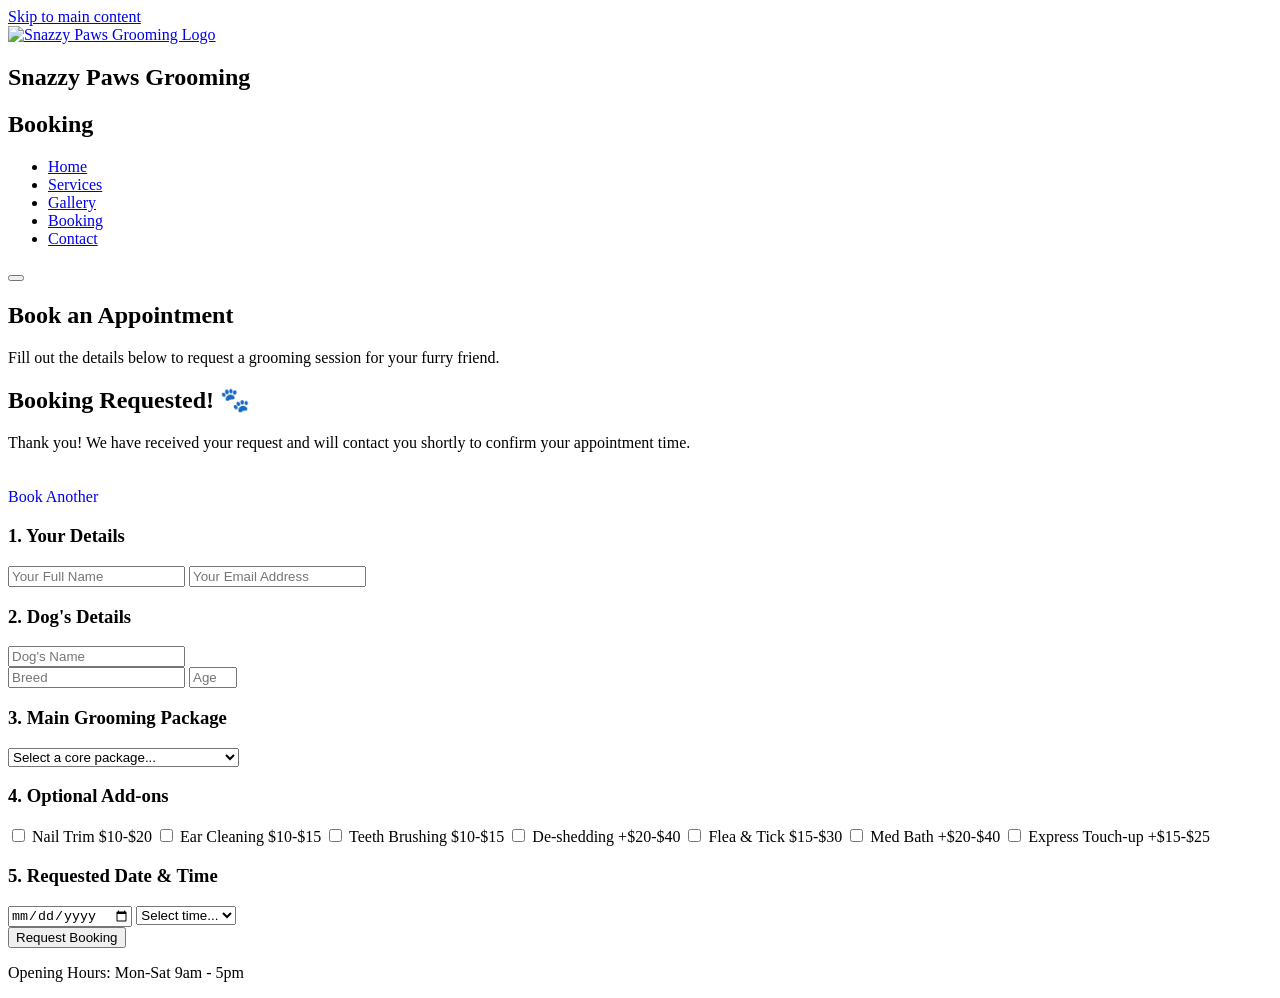
==== booking.html @ 09e71718 "Add files via upload" ====
<!--
==========================================================================
File: booking.html
Project: Snazzy Paws Grooming Website
Purpose: Appointment request form utilizing native HTML5 validation.
Notes: Uses semantic HTML5 and a CSS-only success message toggle.
==========================================================================
-->
<!DOCTYPE html>
<html lang="en">

<head>
    <meta charset="UTF-8">
    <!-- Ensures proper scaling and touch rendering on mobile devices -->
    <meta name="viewport" content="width=device-width, initial-scale=1.0">
    <title>Snazzy Paws Grooming - Booking</title>
    <meta name="description"
        content="Schedule your dog's next grooming session at Snazzy Paws. Choose from our professional bath, brush, and haircut packages to keep your pet looking great.">
    <link rel="stylesheet" href="css/styles.css">
</head>

<body class="scroll-page">

    <!-- Accessibility: Allows keyboard users to bypass the navigation and jump straight to the content -->
    <a class="skip-link" href="#main-content">Skip to main content</a>

    <!-- ==========================================
         1. GLOBAL HEADER & NAVIGATION
         ========================================== -->
    <header>
        <nav class="topnav" aria-label="Primary navigation">
            <a href="index.html" class="logo-container" aria-label="Return to home page">
                <img src="images/snazzy-paws-logo.png" alt="Snazzy Paws Grooming Logo">
            </a>

            <div class="brand-titles">
                <h1 class="company-name">Snazzy Paws Grooming</h1>
                <h2 class="current-page">Booking</h2>
            </div>

            <!-- Desktop Navigation -->
            <div id="desktop-nav" class="nav-content desktop-only">
                <ul class="nav-links">
                    <li><a href="index.html">Home</a></li>
                    <li><a href="services.html">Services</a></li>
                    <li><a href="gallery.html">Gallery</a></li>
                    <!-- aria-current="page" announces to screen readers that this is the active page -->
                    <li><a href="booking.html" class="active" aria-current="page">Booking</a></li>
                    <li><a href="contact.html">Contact</a></li>
                </ul>
            </div>

            <!-- Mobile Navigation (Popover) -->
            <div id="mobile-nav" popover class="nav-content mobile-only">
                <ul class="nav-links">
                    <li><a href="index.html">Home</a></li>
                    <li><a href="services.html">Services</a></li>
                    <li><a href="gallery.html">Gallery</a></li>
                    <li><a href="booking.html" class="active" aria-current="page">Booking</a></li>
                    <li><a href="contact.html">Contact</a></li>
                </ul>
            </div>

            <!-- Hamburger Toggle: Uses popovertarget to control #mobile-nav without JavaScript -->
            <button type="button" popovertarget="mobile-nav" class="hamburger"
                aria-label="Toggle mobile navigation menu">
                <span class="bar" aria-hidden="true"></span>
                <span class="bar" aria-hidden="true"></span>
                <span class="bar" aria-hidden="true"></span>
            </button>
        </nav>
    </header>

    <!-- ==========================================
         2. MAIN CONTENT & FORM
         ========================================== -->
    <main id="main-content" class="home-layout">

        <div class="hero-section" style="padding-top: 0; padding-bottom: 0;">
            <div class="page-header">
                <h2>Book an Appointment</h2>
                <p>Fill out the details below to request a grooming session for your furry friend.</p>
            </div>
        </div>

        <div class="booking-page-wrapper">
            <section class="base-card static-card">

                <!-- 
                    CSS-only success state:
                    When the form is submitted, the URL hash becomes #booking-success.
                    CSS uses the :target pseudo-class to reveal this div and hide the form below. 
                -->
                <div id="booking-success" class="success-message" role="alert">
                    <h2>Booking Requested! 🐾</h2>
                    <p>Thank you! We have received your request and will contact you shortly to confirm your appointment
                        time.</p>
                    <a href="booking.html" class="btn btn-primary"
                        style="display:inline-block; text-decoration:none; margin-top:20px;">Book Another</a>
                </div>

                <!-- Action points to the ID above to trigger the CSS :target state on submit -->
                <form id="the-booking-form" class="booking-form" action="#booking-success">
                    <div class="form-grid">

                        <div class="form-column">
                            <h3>1. Your Details</h3>
                            <input type="text" aria-label="Your Full Name" name="owner_name"
                                placeholder="Your Full Name" required>
                            <input type="email" aria-label="Your Email Address" name="owner_email"
                                placeholder="Your Email Address" required>

                            <h3 class="mt-20">2. Dog's Details</h3>
                            <input type="text" aria-label="Dog's Name" name="dog_name" placeholder="Dog's Name"
                                required>
                            <div class="split-row">
                                <input type="text" aria-label="Dog's Breed" name="dog_breed" placeholder="Breed"
                                    required>
                                <input type="number" aria-label="Dog's Age in Years" name="dog_age"
                                    placeholder="Age (Yrs)" min="0" max="30" required>
                            </div>
                        </div>

                        <div class="form-column">
                            <h3>3. Main Grooming Package</h3>
                            <select aria-label="Core Package" name="main_service" required>
                                <!-- 'disabled selected' creates a placeholder option that cannot be chosen as a valid answer -->
                                <option value="" disabled selected>Select a core package...</option>
                                <option value="bath_brush">Bath and Brush ($25-$50)</option>
                                <option value="haircut">Haircut Package ($45-$85)</option>
                                <option value="full_groom">Full Grooming Package ($60-$120)</option>
                                <option value="puppy">Puppy Package ($30-$60)</option>
                                <option value="senior">Senior Dog Package ($40-$80)</option>
                                <option value="spa">Luxury Spa Package ($75-$150)</option>
                                <option value="special">Special-Breed Cut (Consultation)</option>
                            </select>

                            <h3 class="mt-20">4. Optional Add-ons</h3>
                            <!-- Checkbox group allowing multiple selections under the same 'name' array -->
                            <div class="checkbox-group add-on-grid">
                                <!-- Wrapping inputs in <label> ensures the text is clickable, expanding the hit area for mobile -->
                                <label>
                                    <input type="checkbox" name="addon" value="nails">
                                    <span class="addon-text">
                                        <span class="addon-title">Nail Trim</span>
                                        <span class="addon-price">$10-$20</span>
                                    </span>
                                </label>
                                <label>
                                    <input type="checkbox" name="addon" value="ears">
                                    <span class="addon-text">
                                        <span class="addon-title">Ear Cleaning</span>
                                        <span class="addon-price">$10-$15</span>
                                    </span>
                                </label>
                                <label>
                                    <input type="checkbox" name="addon" value="teeth">
                                    <span class="addon-text">
                                        <span class="addon-title">Teeth Brushing</span>
                                        <span class="addon-price">$10-$15</span>
                                    </span>
                                </label>
                                <label>
                                    <input type="checkbox" name="addon" value="deshed">
                                    <span class="addon-text">
                                        <span class="addon-title">De-shedding</span>
                                        <span class="addon-price">+$20-$40</span>
                                    </span>
                                </label>
                                <label>
                                    <input type="checkbox" name="addon" value="flea">
                                    <span class="addon-text">
                                        <span class="addon-title">Flea & Tick</span>
                                        <span class="addon-price">$15-$30</span>
                                    </span>
                                </label>
                                <label>
                                    <input type="checkbox" name="addon" value="medicated">
                                    <span class="addon-text">
                                        <span class="addon-title">Med Bath</span>
                                        <span class="addon-price">+$20-$40</span>
                                    </span>
                                </label>
                                <label>
                                    <input type="checkbox" name="addon" value="express">
                                    <span class="addon-text">
                                        <span class="addon-title">Express Touch-up</span>
                                        <span class="addon-price">+$15-$25</span>
                                    </span>
                                </label>
                            </div>

                            <h3 class="mt-20">5. Requested Date & Time</h3>
                            <div class="split-row">
                                <!-- type="date" triggers native date-picker interfaces on iOS/Android -->
                                <input type="date" aria-label="Appointment date" name="appt_date" required="">
                                <select aria-label="Appointment time" name="appt_time" required>
                                    <option value="" disabled selected>Select time...</option>
                                    <option value="09:00">09:00 AM</option>
                                    <option value="09:30">09:30 AM</option>
                                    <option value="10:00">10:00 AM</option>
                                    <option value="10:30">10:30 AM</option>
                                    <option value="11:00">11:00 AM</option>
                                    <option value="11:30">11:30 AM</option>
                                    <option value="12:00">12:00 PM</option>
                                    <option value="12:30">12:30 PM</option>
                                    <option value="13:00">01:00 PM</option>
                                    <option value="13:30">01:30 PM</option>
                                    <option value="14:00">02:00 PM</option>
                                    <option value="14:30">02:30 PM</option>
                                    <option value="15:00">03:00 PM</option>
                                    <option value="15:30">03:30 PM</option>
                                    <option value="16:00">04:00 PM</option>
                                    <option value="16:30">04:30 PM</option>
                                    <option value="17:00">05:00 PM</option>
                                </select>
                            </div>
                        </div>
                    </div>
                    <button type="submit" class="btn btn-primary full-width">Request Booking</button>
                </form>
            </section>
        </div>
    </main>

    <!-- ==========================================
         3. GLOBAL FOOTER
         ========================================== -->
    <footer class="main-footer">
        <section class="hours-block" aria-label="Business hours">
            <p>Opening Hours: Mon-Sat 9am - 5pm</p>
        </section>
    </footer>
</body>

</html>
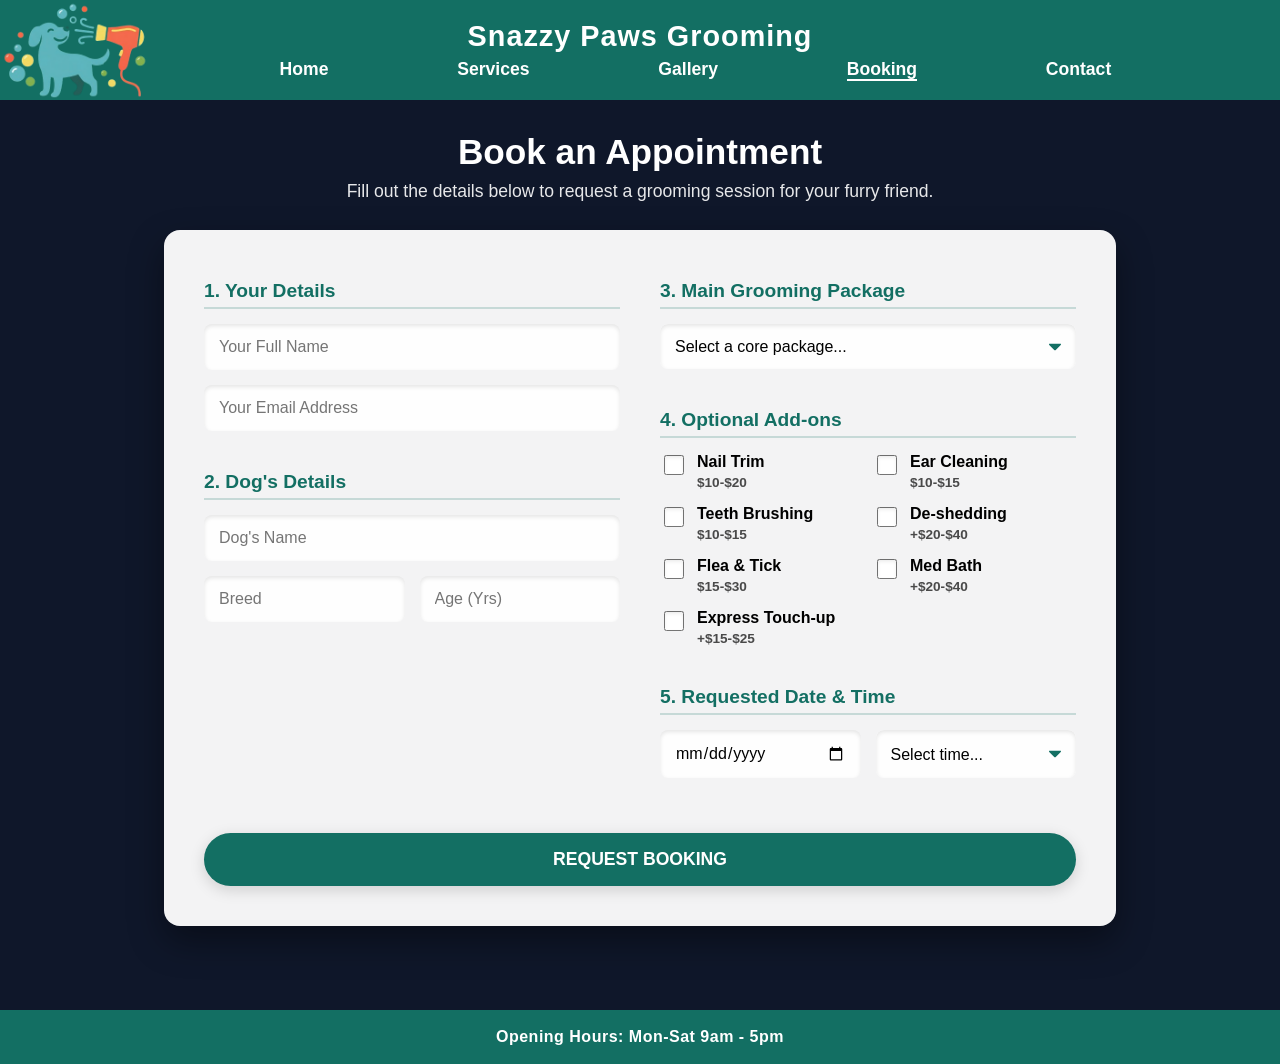
==== commit a2b2e08e: "Add files via upload" ====
--- a/booking.html
+++ b/booking.html
@@ -1,9 +1,9 @@
 <!--
 ==========================================================================
+Greg Forbes 5154877
 File: booking.html
-Project: Snazzy Paws Grooming Website
+Project: BIT607 Assessment 2 - Snazzy Paws Grooming Website
 Purpose: Appointment request form utilizing native HTML5 validation.
-Notes: Uses semantic HTML5 and a CSS-only success message toggle.
 ==========================================================================
 -->
 <!DOCTYPE html>
@@ -21,7 +21,7 @@
 
 <body class="scroll-page">
 
-    <!-- Accessibility: Allows keyboard users to bypass the navigation and jump straight to the content -->
+    <!-- Accessibility - Allows keyboard users to bypass the navigation and jump straight to the content -->
     <a class="skip-link" href="#main-content">Skip to main content</a>
 
     <!-- ==========================================
@@ -61,7 +61,7 @@
                 </ul>
             </div>
 
-            <!-- Hamburger Toggle: Uses popovertarget to control #mobile-nav without JavaScript -->
+            <!-- Hamburger Toggle - Uses popovertarget to control #mobile-nav without JavaScript -->
             <button type="button" popovertarget="mobile-nav" class="hamburger"
                 aria-label="Toggle mobile navigation menu">
                 <span class="bar" aria-hidden="true"></span>
--- a/css/styles.css
+++ b/css/styles.css
@@ -0,0 +1 @@
+.booking-form select,button{appearance:none;cursor:pointer}.desktop-only,.home-layout,.main-footer,.nav-content,.nav-links,.topnav,body{display:flex}.brand-titles,.btn,.page-header{text-align:center}.btn-dark,.btn-primary,.company-name,.nav-links a,.nav-links a.active,.page-header{color:#fff}.add-on-grid,.form-grid{grid-template-columns:1fr 1fr}@font-face{font-display:swap;font-family:Montserrat;font-style:normal;font-weight:400;src:url('../fonts/montserrat-v31-latin-regular.woff2') format('woff2')}@font-face{font-display:swap;font-family:Montserrat;font-style:normal;font-weight:600;src:url('../fonts/montserrat-v31-latin-600.woff2') format('woff2')}@font-face{font-display:swap;font-family:Quicksand;font-style:normal;font-weight:700;src:url('../fonts/quicksand-v37-latin-700.woff2') format('woff2')}html{scroll-behavior:smooth}*,::after,::before{box-sizing:border-box}body{background-color:#0f172a;font-family:Montserrat,sans-serif;color:#000;margin:0;padding:100px 0 0;min-height:100vh;flex-direction:column;overflow-x:hidden}.close-x-btn,.services-table td strong,.services-table th,h1,h2,h3,h4,h5,h6{font-family:Quicksand,sans-serif}body.scroll-page{height:auto!important;overflow-y:auto!important;overscroll-behavior-y:auto}body:has(:popover-open){overflow:hidden!important}h1,h2,h3,h4,h5,h6{font-weight:700;margin-top:0}button,input,select,textarea{font-family:inherit}button{border:none;background:0 0;padding:0}.topnav{position:fixed;top:0;left:0;align-items:stretch;justify-content:space-between;background-color:#136f63;height:100px;width:100%;z-index:10000}.logo-container{height:100%;max-width:250px;display:flex;align-items:center;overflow:hidden}.logo-container img{height:100%;max-width:100%;object-fit:contain;display:block}.brand-titles{position:absolute;left:50%;top:20px;transform:translateX(-50%)}.company-name{font-size:1.8rem;letter-spacing:1px;white-space:nowrap;margin:0}#booking-success:target~#the-booking-form,#message-success:target~#the-contact-form,.close-btn,.current-page,.hamburger,.mobile-only,.success-message{display:none}.nav-content{position:static;margin:0;border:none;background-color:transparent;height:auto;flex:1;flex-direction:column;justify-content:flex-end;padding-bottom:20px}.nav-links{list-style-type:none;justify-content:space-evenly;margin:0;padding:0 40px 0 0;width:100%}.nav-links a{text-decoration:none;font-weight:600;font-size:1.1rem;transition:color .3s}.nav-links a:focus-visible,.nav-links a:hover{color:#fff;text-decoration:underline;text-underline-offset:4px}.btn,.skip-link{text-decoration:none}.nav-links a:focus-visible{outline:#ffffff solid 3px;outline-offset:4px;border-radius:4px;background-color:rgba(255,255,255,.1);text-decoration:none}.nav-links a.active{font-weight:700;border-bottom:2px solid #fff}.main-footer{background-color:#136f63;width:100%;height:54px;z-index:10;align-items:center;justify-content:center;margin-top:auto}.main-footer p{color:#fff!important;font-weight:600;letter-spacing:.5px;margin:0}body:has(.popover-card:popover-open) .main-footer{position:fixed;bottom:0;left:0;width:100%;z-index:10000}.home-layout{width:100%;flex:1;flex-direction:column;align-items:center;padding-bottom:24px}.page-header,.static-card{flex-direction:column;display:flex}.page-header{padding:24px 20px 16px;width:100%;max-width:1000px;margin:0 auto;min-height:130px;justify-content:center}.page-header h2{font-size:2.2rem;margin-bottom:5px}.base-card p,.page-header p{font-size:1.1rem;line-height:1.6;margin:0}.page-header p{opacity:.9}.card-container{display:flex;width:100%;flex:1;padding:0 24px 24px;gap:20px;align-items:stretch;position:relative}.base-card{flex:1;border-radius:16px;padding:40px;position:relative;box-shadow:0 10px 25px rgba(0,0,0,.3);transition:transform .3s,box-shadow .3s}.btn,.button-row .btn-dark{font-size:1.1rem;padding:16px}.interactive-card:hover,.static-card{box-shadow:0 15px 35px rgba(0,0,0,.4)}.btn,.icon-btn{transition:transform .2s,background-color .2s;font-weight:700}.interactive-card{display:flex;flex-direction:row;gap:20px;overflow:hidden}.interactive-card:hover{transform:translateY(-5px)}.static-card{background-color:rgba(255,255,255,.95)}.card-1{background:linear-gradient(135deg,#4dd0e1 0,#00838f 100%)}.card-2{background:linear-gradient(135deg,#81c784 0,#2e7d32 100%)}.card-3{background:linear-gradient(135deg,#fff176 0,#ff8f00 100%)}.main-body{display:flex;flex-direction:column;justify-content:space-between;height:100%;width:100%}.main-body h2,.static-card h2{font-weight:800;letter-spacing:-.05em;line-height:1.1}.static-card h2{font-size:clamp(1.8rem, 2vw, 2.2rem);margin-bottom:20px}.main-body h2{font-size:clamp(1rem, 1.8vw, 2.2rem);margin-bottom:0;overflow-wrap:break-word}.expanded-content p,.expanded-content ul{font-size:1.2rem;line-height:1.7;opacity:.85}.preview-text{font-size:1.1rem;opacity:.9;line-height:1.5;margin-top:10px}.expanded-content{width:100%;max-width:800px;margin-top:20px}.expanded-content p{margin-bottom:20px}.expanded-content ul{padding-left:25px;margin-top:10px}.expanded-content li{margin-bottom:10px}.btn{border-radius:30px;text-transform:uppercase;box-shadow:0 4px 15px rgba(0,0,0,.15);display:inline-flex;justify-content:center;align-items:center}.btn-dark{background:rgba(0,0,0,.8);font-size:.9rem;padding:12px 24px;align-self:flex-start;margin-top:auto}.btn-primary{background:#136f63;margin-top:10px}.btn:focus-visible,.btn:hover,.icon-btn:hover{transform:scale(1.05)}.btn-primary:hover{background:#0f594f;transform:scale(1.02)}.icon-btn{position:absolute;top:20px;right:20px;display:flex;align-items:center;justify-content:center;width:40px;height:40px;color:#000;z-index:5}.expand-icon{font-size:2.5rem;line-height:1}.close-x-btn{background-color:#fff;border-radius:50%;font-size:1.4rem;display:none;z-index:100000;box-shadow:0 4px 15px rgba(0,0,0,.4)}.close-x-btn:hover{background-color:#f0f0f0}.popover-card{position:fixed!important;top:100px!important;bottom:54px!important;left:0!important;right:0!important;width:100vw!important;height:auto!important;border-radius:0!important;z-index:9999!important;padding:40px!important;margin:0!important;overflow-y:auto!important;border:none;opacity:0;transform:translateY(30px)}.popover-card:popover-open{opacity:1;transform:translateY(0);display:block!important}.popover-card::backdrop{background-color:rgba(0,0,0,0)}.popover-card:popover-open::backdrop{background-color:rgba(0,0,0,.6)}.popover-card .btn-dark:not(.close-btn),.popover-card .expand-icon{display:none!important}.popover-card .close-btn{display:inline-flex!important;margin-top:20px;margin-bottom:5px}.popover-card .close-x-btn{display:flex!important}.popover-card .main-body{height:auto}.booking-form{display:flex;flex-direction:column;gap:15px;width:100%}.booking-form input,.booking-form select,.custom-message-box{width:100%;padding:14px 15px;border:none;border-radius:8px;font-size:1rem;background-color:rgba(255,255,255,.9);box-shadow:inset 0 2px 4px rgba(0,0,0,.1)}.custom-message-box{resize:vertical}input:focus-visible,select:focus-visible,textarea:focus-visible{outline:#136F63 solid 2px;box-shadow:0 0 0 3px rgba(19,111,99,.25);position:relative;z-index:1}.booking-form select{background-color:rgba(255,255,255,.9);background-image:url("data:image/svg+xml;charset=US-ASCII,%3Csvg%20xmlns%3D%22http%3A%2F%2Fwww.w3.org%2F2000%2Fsvg%22%20width%3D%22292.4%22%20height%3D%22292.4%22%3E%3Cpath%20fill%3D%22%23136F63%22%20d%3D%22M287%2069.4a17.6%2017.6%200%200%200-13-5.4H18.4c-5%200-9.3%201.8-12.9%205.4A17.6%2017.6%200%200%200%200%2082.2c0%205%201.8%209.3%205.4%2012.9l128%20127.9c3.6%203.6%207.8%205.4%2012.8%205.4s9.2-1.8%2012.8-5.4L287%2095c3.5-3.5%205.4-7.8%205.4-12.8%200-5-1.9-9.2-5.5-12.8z%22%2F%3E%3C%2Fsvg%3E");background-repeat:no-repeat;background-position:right 15px top 50%;background-size:12px auto}.button-row{display:flex;gap:15px;width:100%;margin-top:10px}.button-row .btn{flex:1;margin-top:0}.button-row .btn-dark{align-self:stretch}.full-width{width:100%;margin-top:40px}.mt-20{margin-top:25px}.form-grid{display:grid;gap:40px;margin-top:10px}.form-column,.split-row{gap:15px;display:flex}.form-column{flex-direction:column}.form-column h3{margin-bottom:0;font-size:1.2rem;color:#136f63;border-bottom:2px solid rgba(19,111,99,.2);padding-bottom:5px}.split-row input,.split-row select{flex:1;min-width:0}.checkbox-group{display:flex;flex-direction:column;gap:12px}.checkbox-group label{display:flex;align-items:flex-start;gap:10px;font-weight:600;cursor:pointer}.checkbox-group input[type=checkbox]{width:20px;height:20px;accent-color:#136F63;flex-shrink:0;margin-top:2px}.add-on-grid{display:grid;gap:15px 10px}.addon-text{display:flex;flex-direction:column;gap:4px}.addon-price{font-size:.85rem;color:rgba(0,0,0,.7)}.services-table{width:100%;border-collapse:collapse;margin-top:15px;margin-bottom:25px;background-color:rgba(255,255,255,.4);border-radius:12px;overflow:hidden}.services-table td,.services-table th{padding:14px 20px;text-align:left;border-bottom:1px solid rgba(0,0,0,.1);vertical-align:top}.services-table th{font-size:1.1rem;background-color:rgba(0,0,0,.05)}.services-table tr:last-child td{border-bottom:none}.services-table td strong{display:block;font-size:1.05rem;margin-bottom:4px}.services-table .price-col{font-weight:700;white-space:nowrap;text-align:right}.list-styled{list-style:none;margin-top:15px;padding-left:0}.list-styled.educational-list li{font-size:1.1rem;line-height:1.6;margin-bottom:15px;padding-left:25px;position:relative;opacity:.9}.list-styled.educational-list li::before{content:"🐾";position:absolute;left:0;top:2px;font-size:.9rem}.list-styled.contact-info-list li{font-family:Quicksand,sans-serif;font-size:1.1rem;font-weight:700;margin-bottom:10px;color:rgba(0,0,0,.8)}#booking-success:target,#message-success:target{display:block;animation:.5s fadeIn}@keyframes fadeIn{from{opacity:0;transform:translateY(10px)}to{opacity:1;transform:translateY(0)}}.hero-section{width:100%;max-width:1200px;margin:0 auto;padding:20px 24px;position:relative}.hero-section:has(.page-header){padding:0!important}.hero-image{width:100%;max-height:400px;object-fit:cover;border-radius:16px;box-shadow:0 10px 30px rgba(0,0,0,.5);display:block}.grid-item,.map-wrapper{border-radius:12px;overflow:hidden}.home-content-container{display:flex;width:100%;max-width:1200px;padding:0 24px;gap:20px;margin-top:-80px;position:relative;z-index:2}.booking-page-wrapper,.gallery-container{padding:0 24px 60px;margin:0 auto;width:100%}.booking-page-wrapper{max-width:1000px;display:flex;flex-direction:column;flex:1}.gallery-container{max-width:1200px}.gallery-grid{display:grid;grid-template-columns:repeat(4,1fr);gap:20px;width:100%}.grid-item{position:relative;width:100%;aspect-ratio:1/1;box-shadow:0 4px 10px rgba(0,0,0,.3);background-color:#136f63;cursor:pointer;margin:0}.grid-item img{width:100%;height:100%;object-fit:cover;transition:transform .4s,opacity .4s;transform:translateZ(0);backface-visibility:hidden}.grid-item:hover img{transform:scale(1.1);opacity:.8}.map-wrapper{width:100%;margin-top:20px;box-shadow:0 4px 15px rgba(0,0,0,.2);background-color:rgba(255,255,255,.5)}.map-wrapper iframe{width:100%;height:350px;border:none;display:block}@media (max-width:900px){.gallery-grid{grid-template-columns:repeat(2,1fr);gap:15px}}@media (max-width:768px){.add-on-grid,.form-grid{grid-template-columns:1fr}body{padding-top:80px;overflow-y:auto!important;height:auto!important}.topnav{height:80px;padding:0}.brand-titles{position:static;transform:none;flex:1;text-align:left;margin-left:15px;min-width:0;display:flex;flex-direction:column;justify-content:center}.hamburger,.nav-links{flex-direction:column}.company-name{font-size:1.2rem;white-space:normal;text-overflow:clip;line-height:1.2}.current-page{display:block;color:#fff;font-size:.85rem;font-weight:700;text-transform:uppercase;margin:0}.hamburger{display:flex;gap:6px;padding:10px;z-index:1001}.hamburger .bar{width:25px;height:3px;background-color:#fff;border-radius:3px;margin-right:15px}.desktop-only,.nav-content.mobile-only:not(:popover-open){display:none!important}.nav-content.mobile-only{position:fixed;inset:auto;top:80px!important;left:0;width:100%;background-color:#136f63;padding:0;opacity:0;transform:translateY(-20px)}.nav-content.mobile-only:popover-open{display:flex!important;opacity:1;transform:translateY(0)}.nav-links{padding:20px 0;gap:20px;align-items:center}.page-header{height:auto;min-height:0;padding:10px 20px 0}.page-header h2{font-size:1.8rem}.page-header p,.services-table th{font-size:1rem}.card-container{flex-direction:column;height:auto;padding:20px 20px 80px;overflow:visible}.base-card{width:100%!important;height:auto!important;min-height:180px!important;border-radius:20px!important;padding:25px 20px!important}.icon-btn{font-size:2rem;top:15px;right:15px}.close-x-btn{width:36px;height:36px;font-size:1.2rem}.hero-image,.map-wrapper iframe{height:250px}.popover-card{top:80px!important;padding:20px!important}.home-content-container{flex-direction:column;margin-top:-40px;gap:20px}.hero-image{border-radius:24px}.static-card{padding:30px 20px}.booking-page-wrapper{padding:0 15px 40px}.form-grid{gap:20px}.split-row{flex-direction:column;gap:15px}.full-width{margin-top:20px}.mt-20{margin-top:15px}.services-table td,.services-table th{padding:12px 10px;font-size:.95rem}input[type=date]{position:relative;width:100%;max-width:100%;min-width:0;display:block;appearance:none;overflow:hidden}input[type=date]:invalid::before{content:"Select appointment date...";position:absolute;left:15px;top:50%;transform:translateY(-50%);color:#757575;pointer-events:none;max-width:calc(100% - 50px);white-space:nowrap;overflow:hidden;text-overflow:ellipsis}}@media (max-width:500px){.gallery-grid{grid-template-columns:1fr}}.skip-link{position:absolute;top:-100px;left:20px;background-color:#ff715b;color:#fff;padding:12px 20px;font-weight:700;border-radius:0 0 8px 8px;z-index:100001;transition:top .2s}.skip-link:focus-visible{top:0;outline:#ffffff solid 2px;outline-offset:2px}.logo-container:focus-visible{outline:#FF715B solid 3px;outline-offset:4px;border-radius:4px}.hamburger:focus-visible{outline:#1e90ff solid 3px;outline-offset:4px}
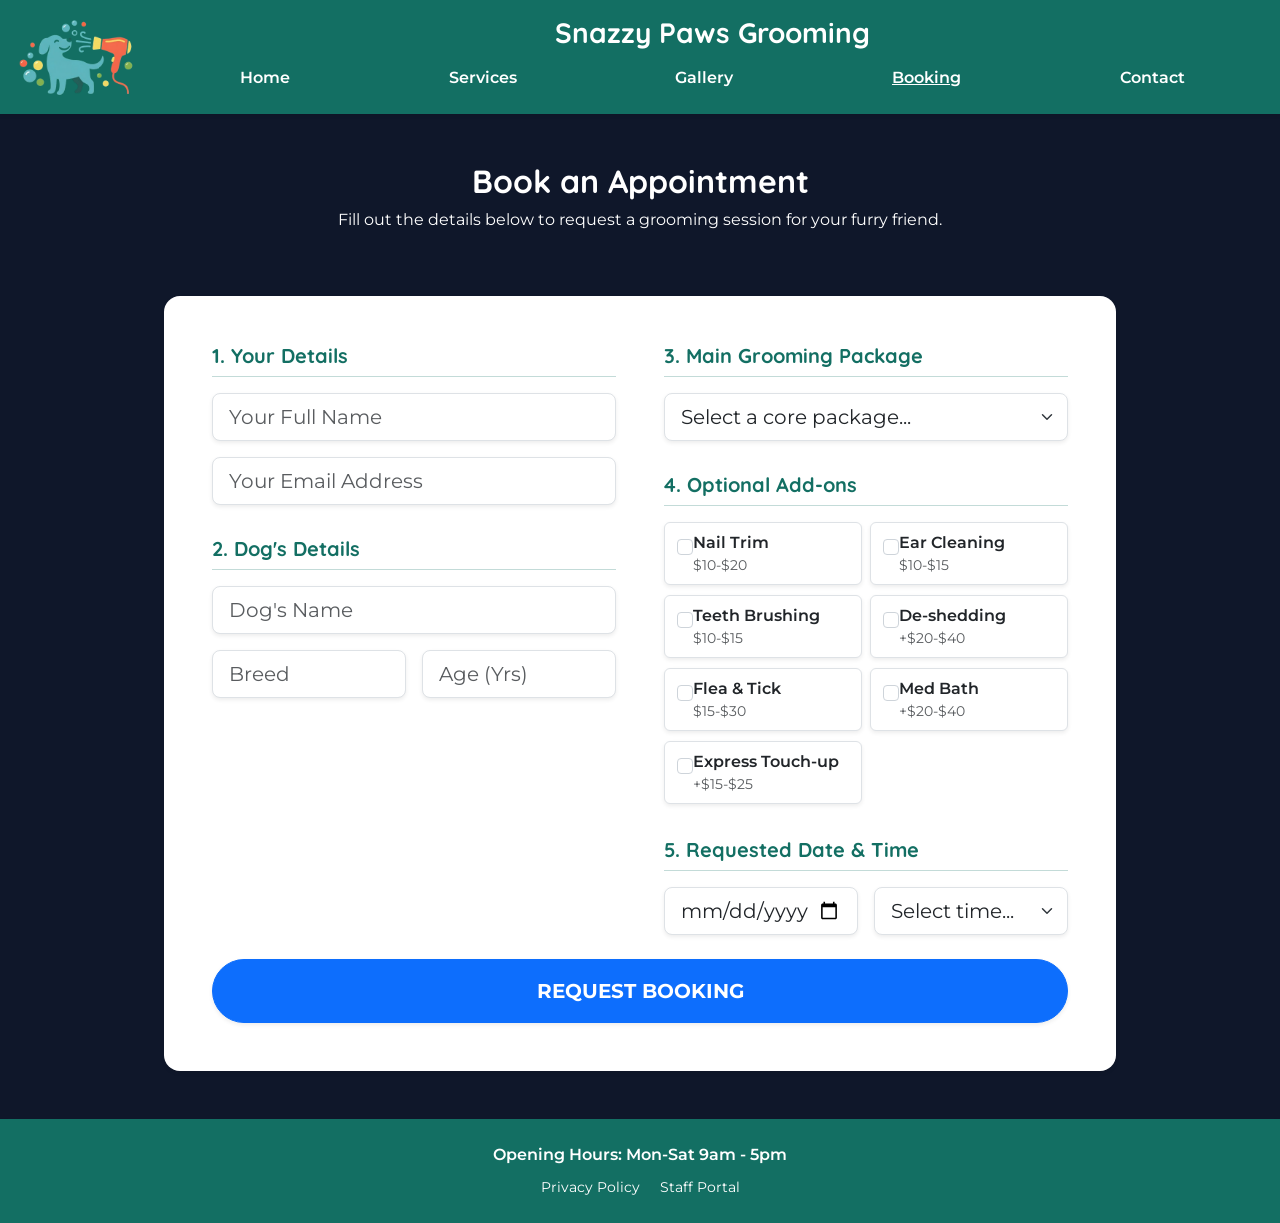
==== commit 1b5cde07: "Add files via upload" ====
--- a/booking.html
+++ b/booking.html
@@ -1,236 +1,349 @@
-<!--
-==========================================================================
-Greg Forbes 5154877
-File: booking.html
-Project: BIT607 Assessment 2 - Snazzy Paws Grooming Website
-Purpose: Appointment request form utilizing native HTML5 validation.
-==========================================================================
--->
 <!DOCTYPE html>
 <html lang="en">
 
 <head>
+    <!-- Google Analytics tracking script -->
+    <script async src="https://www.googletagmanager.com/gtag/js?id=G-SWHRCL3EZL"></script>
+    <script>
+        window.dataLayer = window.dataLayer || [];
+        function analytics() { dataLayer.push(arguments); }
+        analytics('js', new Date());
+
+        analytics('config', 'G-SWHRCL3EZL');
+    </script>
+
     <meta charset="UTF-8">
-    <!-- Ensures proper scaling and touch rendering on mobile devices -->
     <meta name="viewport" content="width=device-width, initial-scale=1.0">
     <title>Snazzy Paws Grooming - Booking</title>
     <meta name="description"
         content="Schedule your dog's next grooming session at Snazzy Paws. Choose from our professional bath, brush, and haircut packages to keep your pet looking great.">
+
+    <!-- Bootstrap CSS -->
+    <link href="https://cdn.jsdelivr.net/npm/bootstrap@5.3.2/dist/css/bootstrap.min.css" rel="stylesheet"
+        integrity="sha384-T3c6CoIi6uLrA9TneNEoa7RxnatzjcDSCmG1MXxSR1GAsXEV/Dwwykc2MPK8M2HN" crossorigin="anonymous">
+    <!-- Google Fonts -->
+    <link rel="preconnect" href="https://fonts.googleapis.com">
+    <link rel="preconnect" href="https://fonts.gstatic.com" crossorigin>
+    <link
+        href="https://fonts.googleapis.com/css2?family=Montserrat:wght@400;700&family=Quicksand:wght@400;600;700&display=swap"
+        rel="stylesheet">
+    <!-- Custom stylesheet -->
     <link rel="stylesheet" href="css/styles.css">
 </head>
 
-<body class="scroll-page">
-
-    <!-- Accessibility - Allows keyboard users to bypass the navigation and jump straight to the content -->
-    <a class="skip-link" href="#main-content">Skip to main content</a>
-
-    <!-- ==========================================
-         1. GLOBAL HEADER & NAVIGATION
-         ========================================== -->
-    <header>
-        <nav class="topnav" aria-label="Primary navigation">
-            <a href="index.html" class="logo-container" aria-label="Return to home page">
-                <img src="images/snazzy-paws-logo.png" alt="Snazzy Paws Grooming Logo">
-            </a>
-
-            <div class="brand-titles">
-                <h1 class="company-name">Snazzy Paws Grooming</h1>
-                <h2 class="current-page">Booking</h2>
+<body>
+
+    <!-- Page header and navigation -->
+    <header class="bg-primary shadow-sm sticky-top">
+        <nav class="navbar navbar-expand-md navbar-dark py-2 py-md-3">
+            <div class="container-fluid px-3 align-items-center">
+                <a class="navbar-brand d-flex align-items-center me-0 d-md-none" href="#" style="max-width: 80%;">
+                    <img src="images/snazzy-paws-logo.png" alt="Snazzy Paws Logo" class="logo-fluid me-2">
+                    <div class="d-flex flex-column" style="min-width: 0;">
+                        <h1 class="m-0 fs-fluid-title text-white lh-sm text-truncate">Snazzy Paws Grooming</h1>
+                        <span class="text-uppercase fw-bold text-white mt-1" style="font-size: 0.8rem;">Booking</span>
+                    </div>
+                </a>
+                <a class="navbar-brand d-none d-md-flex align-items-center me-4 p-0" href="#">
+                    <img src="images/snazzy-paws-logo.png" alt="Snazzy Paws Logo" class="logo-fluid">
+                </a>
+                <button class="navbar-toggler border-0 px-1 shadow-none ms-auto" type="button" data-bs-toggle="collapse"
+                    data-bs-target="#navbarContent">
+                    <span class="navbar-toggler-icon"></span>
+                </button>
+                <div class="collapse navbar-collapse flex-column align-items-stretch" id="navbarContent">
+                    <h1 class="d-none d-md-block m-0 mb-2 fs-fluid-title text-white text-center">Snazzy Paws Grooming
+                    </h1>
+                    <ul class="navbar-nav nav-fill w-100 snazzy-nav gap-2 gap-md-0 mt-3 mt-md-0 text-center">
+                        <li class="nav-item"><a class="nav-link fw-semibold" href="index.html">Home</a></li>
+                        <li class="nav-item"><a class="nav-link fw-semibold" href="services.html">Services</a></li>
+                        <li class="nav-item"><a class="nav-link fw-semibold" href="gallery.html">Gallery</a></li>
+                        <li class="nav-item"><a class="nav-link active fw-semibold" href="booking.html"
+                                aria-current="page">Booking</a></li>
+                        <li class="nav-item"><a class="nav-link fw-semibold" href="contact.html">Contact</a></li>
+                    </ul>
+                </div>
             </div>
-
-            <!-- Desktop Navigation -->
-            <div id="desktop-nav" class="nav-content desktop-only">
-                <ul class="nav-links">
-                    <li><a href="index.html">Home</a></li>
-                    <li><a href="services.html">Services</a></li>
-                    <li><a href="gallery.html">Gallery</a></li>
-                    <!-- aria-current="page" announces to screen readers that this is the active page -->
-                    <li><a href="booking.html" class="active" aria-current="page">Booking</a></li>
-                    <li><a href="contact.html">Contact</a></li>
-                </ul>
-            </div>
-
-            <!-- Mobile Navigation (Popover) -->
-            <div id="mobile-nav" popover class="nav-content mobile-only">
-                <ul class="nav-links">
-                    <li><a href="index.html">Home</a></li>
-                    <li><a href="services.html">Services</a></li>
-                    <li><a href="gallery.html">Gallery</a></li>
-                    <li><a href="booking.html" class="active" aria-current="page">Booking</a></li>
-                    <li><a href="contact.html">Contact</a></li>
-                </ul>
-            </div>
-
-            <!-- Hamburger Toggle - Uses popovertarget to control #mobile-nav without JavaScript -->
-            <button type="button" popovertarget="mobile-nav" class="hamburger"
-                aria-label="Toggle mobile navigation menu">
-                <span class="bar" aria-hidden="true"></span>
-                <span class="bar" aria-hidden="true"></span>
-                <span class="bar" aria-hidden="true"></span>
-            </button>
         </nav>
     </header>
 
-    <!-- ==========================================
-         2. MAIN CONTENT & FORM
-         ========================================== -->
-    <main id="main-content" class="home-layout">
-
-        <div class="hero-section" style="padding-top: 0; padding-bottom: 0;">
-            <div class="page-header">
-                <h2>Book an Appointment</h2>
-                <p>Fill out the details below to request a grooming session for your furry friend.</p>
+    <main>
+        <section class="text-center py-5">
+            <h2>Book an Appointment</h2>
+            <p>Fill out the details below to request a grooming session for your furry friend.</p>
+        </section>
+
+        <div class="container px-4 pb-5" style="max-width: 1000px;">
+            <div class="card shadow-sm rounded-4 border-0 p-4 p-md-5 bg-white">
+
+                <div id="booking-success" class="alert alert-success text-center d-none shadow-sm rounded-4 py-5"
+                    role="alert">
+                    <h2 class="alert-heading fw-bold mb-3">Booking Requested! 🐾</h2>
+                    <p class="fs-5">Thank you! We have received your request and will contact you shortly to confirm
+                        your appointment time.</p>
+                    <button type="button" class="btn btn-primary rounded-pill px-4 mt-3 fw-bold"
+                        onclick="location.reload()">Book Another</button>
+                </div>
+
+                <!-- Booking form starts here -->
+                <form id="the-booking-form" class="needs-validation" novalidate>
+                    <div class="row g-4 g-lg-5">
+
+                        <!-- Column 1: Customer and dog details -->
+                        <div class="col-12 col-lg-6 d-flex flex-column gap-3">
+                            <h3 class="h5 text-primary border-bottom border-primary border-opacity-25 pb-2 m-0 fw-bold">
+                                1. Your Details</h3>
+                            <div>
+                                <input type="text" class="form-control form-control-lg bg-white text-dark shadow-sm"
+                                    aria-label="Your Full Name" name="owner_name" placeholder="Your Full Name" required>
+                                <div class="invalid-feedback">Please enter your full name.</div>
+                            </div>
+                            <div>
+                                <input type="email" class="form-control form-control-lg bg-white text-dark shadow-sm"
+                                    aria-label="Your Email Address" name="owner_email" placeholder="Your Email Address"
+                                    required>
+                                <div class="invalid-feedback">Please enter a valid email address.</div>
+                            </div>
+
+                            <h3
+                                class="h5 text-primary border-bottom border-primary border-opacity-25 pb-2 m-0 mt-3 fw-bold">
+                                2. Dog's Details</h3>
+                            <div>
+                                <input type="text" class="form-control form-control-lg bg-white text-dark shadow-sm"
+                                    aria-label="Dog's Name" name="dog_name" placeholder="Dog's Name" required>
+                                <div class="invalid-feedback">Please enter your dog's name.</div>
+                            </div>
+
+                            <div class="row g-3">
+                                <div class="col-12 col-sm-6">
+                                    <input type="text" class="form-control form-control-lg bg-white text-dark shadow-sm"
+                                        aria-label="Dog's Breed" name="dog_breed" placeholder="Breed" required>
+                                    <div class="invalid-feedback">Please enter a breed.</div>
+                                </div>
+                                <div class="col-12 col-sm-6">
+                                    <input type="number"
+                                        class="form-control form-control-lg bg-white text-dark shadow-sm"
+                                        aria-label="Dog's Age in Years" name="dog_age" placeholder="Age (Yrs)" min="0"
+                                        max="30" required>
+                                    <div class="invalid-feedback">Please enter a valid age.</div>
+                                </div>
+                            </div>
+                        </div>
+
+                        <!-- Column 2: Package selection and appointment time -->
+                        <div class="col-12 col-lg-6 d-flex flex-column gap-3">
+                            <h3 class="h5 text-primary border-bottom border-primary border-opacity-25 pb-2 m-0 fw-bold">
+                                3. Main Grooming Package</h3>
+                            <div>
+                                <select class="form-select form-select-lg bg-white text-dark shadow-sm"
+                                    aria-label="Core Package" name="main_service" required>
+                                    <option value="" disabled selected>Select a core package...</option>
+                                    <option value="bath_brush">Bath and Brush ($25-$50)</option>
+                                    <option value="haircut">Haircut Package ($45-$85)</option>
+                                    <option value="full_groom">Full Grooming Package ($60-$120)</option>
+                                    <option value="puppy">Puppy Package ($30-$60)</option>
+                                    <option value="senior">Senior Dog Package ($40-$80)</option>
+                                    <option value="spa">Luxury Spa Package ($75-$150)</option>
+                                    <option value="special">Special-Breed Cut (Consultation)</option>
+                                </select>
+                                <div class="invalid-feedback">Please select a primary package.</div>
+                            </div>
+
+                            <h3
+                                class="h5 text-primary border-bottom border-primary border-opacity-25 pb-2 m-0 mt-3 fw-bold">
+                                4. Optional Add-ons</h3>
+                            <div class="row g-2">
+                                <div class="col-12 col-sm-6">
+                                    <div class="form-check p-2 rounded border bg-white shadow-sm">
+                                        <input class="form-check-input ms-1 mt-2" type="checkbox" name="addon"
+                                            value="nails" id="addonNails">
+                                        <label class="form-check-label ms-2 d-flex flex-column text-dark"
+                                            for="addonNails">
+                                            <span class="fw-semibold">Nail Trim</span>
+                                            <span class="small text-muted">$10-$20</span>
+                                        </label>
+                                    </div>
+                                </div>
+                                <div class="col-12 col-sm-6">
+                                    <div class="form-check p-2 rounded border bg-white shadow-sm">
+                                        <input class="form-check-input ms-1 mt-2" type="checkbox" name="addon"
+                                            value="ears" id="addonEars">
+                                        <label class="form-check-label ms-2 d-flex flex-column text-dark"
+                                            for="addonEars">
+                                            <span class="fw-semibold">Ear Cleaning</span>
+                                            <span class="small text-muted">$10-$15</span>
+                                        </label>
+                                    </div>
+                                </div>
+                                <div class="col-12 col-sm-6">
+                                    <div class="form-check p-2 rounded border bg-white shadow-sm">
+                                        <input class="form-check-input ms-1 mt-2" type="checkbox" name="addon"
+                                            value="teeth" id="addonTeeth">
+                                        <label class="form-check-label ms-2 d-flex flex-column text-dark"
+                                            for="addonTeeth">
+                                            <span class="fw-semibold">Teeth Brushing</span>
+                                            <span class="small text-muted">$10-$15</span>
+                                        </label>
+                                    </div>
+                                </div>
+                                <div class="col-12 col-sm-6">
+                                    <div class="form-check p-2 rounded border bg-white shadow-sm">
+                                        <input class="form-check-input ms-1 mt-2" type="checkbox" name="addon"
+                                            value="deshed" id="addonDeshed">
+                                        <label class="form-check-label ms-2 d-flex flex-column text-dark"
+                                            for="addonDeshed">
+                                            <span class="fw-semibold">De-shedding</span>
+                                            <span class="small text-muted">+$20-$40</span>
+                                        </label>
+                                    </div>
+                                </div>
+                                <div class="col-12 col-sm-6">
+                                    <div class="form-check p-2 rounded border bg-white shadow-sm">
+                                        <input class="form-check-input ms-1 mt-2" type="checkbox" name="addon"
+                                            value="flea" id="addonFlea">
+                                        <label class="form-check-label ms-2 d-flex flex-column text-dark"
+                                            for="addonFlea">
+                                            <span class="fw-semibold">Flea & Tick</span>
+                                            <span class="small text-muted">$15-$30</span>
+                                        </label>
+                                    </div>
+                                </div>
+                                <div class="col-12 col-sm-6">
+                                    <div class="form-check p-2 rounded border bg-white shadow-sm">
+                                        <input class="form-check-input ms-1 mt-2" type="checkbox" name="addon"
+                                            value="medicated" id="addonMed">
+                                        <label class="form-check-label ms-2 d-flex flex-column text-dark"
+                                            for="addonMed">
+                                            <span class="fw-semibold">Med Bath</span>
+                                            <span class="small text-muted">+$20-$40</span>
+                                        </label>
+                                    </div>
+                                </div>
+                                <div class="col-12 col-sm-6">
+                                    <div class="form-check p-2 rounded border bg-white shadow-sm">
+                                        <input class="form-check-input ms-1 mt-2" type="checkbox" name="addon"
+                                            value="express" id="addonExpress">
+                                        <label class="form-check-label ms-2 d-flex flex-column text-dark"
+                                            for="addonExpress">
+                                            <span class="fw-semibold">Express Touch-up</span>
+                                            <span class="small text-muted">+$15-$25</span>
+                                        </label>
+                                    </div>
+                                </div>
+                            </div>
+
+                            <h3
+                                class="h5 text-primary border-bottom border-primary border-opacity-25 pb-2 m-0 mt-3 fw-bold">
+                                5. Requested Date & Time</h3>
+                            <div class="row g-3">
+                                <div class="col-12 col-sm-6">
+                                    <input type="date" class="form-control form-control-lg bg-white text-dark shadow-sm"
+                                        aria-label="Appointment date" name="appt_date" id="apptDate" required>
+                                    <div class="invalid-feedback" id="date-feedback">Please select a valid future date
+                                        (Mon-Sat).</div>
+                                </div>
+                                <div class="col-12 col-sm-6">
+                                    <select class="form-select form-select-lg bg-white text-dark shadow-sm"
+                                        aria-label="Appointment time" name="appt_time" required>
+                                        <option value="" disabled selected>Select time...</option>
+                                        <option value="09:00">09:00 AM</option>
+                                        <option value="09:30">09:30 AM</option>
+                                        <option value="10:00">10:00 AM</option>
+                                        <option value="10:30">10:30 AM</option>
+                                        <option value="11:00">11:00 AM</option>
+                                        <option value="11:30">11:30 AM</option>
+                                        <option value="12:00">12:00 PM</option>
+                                        <option value="12:30">12:30 PM</option>
+                                        <option value="13:00">01:00 PM</option>
+                                        <option value="13:30">01:30 PM</option>
+                                        <option value="14:00">02:00 PM</option>
+                                        <option value="14:30">02:30 PM</option>
+                                        <option value="15:00">03:00 PM</option>
+                                        <option value="15:30">03:30 PM</option>
+                                        <option value="16:00">04:00 PM</option>
+                                        <option value="16:30">04:30 PM</option>
+                                        <option value="17:00">05:00 PM</option>
+                                    </select>
+                                    <div class="invalid-feedback">Please select a time.</div>
+                                </div>
+                            </div>
+                        </div>
+                    </div>
+
+                    <!-- Submit button for booking request -->
+                    <button type="submit"
+                        class="btn btn-primary btn-lg w-100 mt-4 rounded-pill fw-bold shadow-sm py-3 text-uppercase">Request
+                        Booking</button>
+                </form>
             </div>
         </div>
-
-        <div class="booking-page-wrapper">
-            <section class="base-card static-card">
-
-                <!-- 
-                    CSS-only success state:
-                    When the form is submitted, the URL hash becomes #booking-success.
-                    CSS uses the :target pseudo-class to reveal this div and hide the form below. 
-                -->
-                <div id="booking-success" class="success-message" role="alert">
-                    <h2>Booking Requested! 🐾</h2>
-                    <p>Thank you! We have received your request and will contact you shortly to confirm your appointment
-                        time.</p>
-                    <a href="booking.html" class="btn btn-primary"
-                        style="display:inline-block; text-decoration:none; margin-top:20px;">Book Another</a>
-                </div>
-
-                <!-- Action points to the ID above to trigger the CSS :target state on submit -->
-                <form id="the-booking-form" class="booking-form" action="#booking-success">
-                    <div class="form-grid">
-
-                        <div class="form-column">
-                            <h3>1. Your Details</h3>
-                            <input type="text" aria-label="Your Full Name" name="owner_name"
-                                placeholder="Your Full Name" required>
-                            <input type="email" aria-label="Your Email Address" name="owner_email"
-                                placeholder="Your Email Address" required>
-
-                            <h3 class="mt-20">2. Dog's Details</h3>
-                            <input type="text" aria-label="Dog's Name" name="dog_name" placeholder="Dog's Name"
-                                required>
-                            <div class="split-row">
-                                <input type="text" aria-label="Dog's Breed" name="dog_breed" placeholder="Breed"
-                                    required>
-                                <input type="number" aria-label="Dog's Age in Years" name="dog_age"
-                                    placeholder="Age (Yrs)" min="0" max="30" required>
-                            </div>
-                        </div>
-
-                        <div class="form-column">
-                            <h3>3. Main Grooming Package</h3>
-                            <select aria-label="Core Package" name="main_service" required>
-                                <!-- 'disabled selected' creates a placeholder option that cannot be chosen as a valid answer -->
-                                <option value="" disabled selected>Select a core package...</option>
-                                <option value="bath_brush">Bath and Brush ($25-$50)</option>
-                                <option value="haircut">Haircut Package ($45-$85)</option>
-                                <option value="full_groom">Full Grooming Package ($60-$120)</option>
-                                <option value="puppy">Puppy Package ($30-$60)</option>
-                                <option value="senior">Senior Dog Package ($40-$80)</option>
-                                <option value="spa">Luxury Spa Package ($75-$150)</option>
-                                <option value="special">Special-Breed Cut (Consultation)</option>
-                            </select>
-
-                            <h3 class="mt-20">4. Optional Add-ons</h3>
-                            <!-- Checkbox group allowing multiple selections under the same 'name' array -->
-                            <div class="checkbox-group add-on-grid">
-                                <!-- Wrapping inputs in <label> ensures the text is clickable, expanding the hit area for mobile -->
-                                <label>
-                                    <input type="checkbox" name="addon" value="nails">
-                                    <span class="addon-text">
-                                        <span class="addon-title">Nail Trim</span>
-                                        <span class="addon-price">$10-$20</span>
-                                    </span>
-                                </label>
-                                <label>
-                                    <input type="checkbox" name="addon" value="ears">
-                                    <span class="addon-text">
-                                        <span class="addon-title">Ear Cleaning</span>
-                                        <span class="addon-price">$10-$15</span>
-                                    </span>
-                                </label>
-                                <label>
-                                    <input type="checkbox" name="addon" value="teeth">
-                                    <span class="addon-text">
-                                        <span class="addon-title">Teeth Brushing</span>
-                                        <span class="addon-price">$10-$15</span>
-                                    </span>
-                                </label>
-                                <label>
-                                    <input type="checkbox" name="addon" value="deshed">
-                                    <span class="addon-text">
-                                        <span class="addon-title">De-shedding</span>
-                                        <span class="addon-price">+$20-$40</span>
-                                    </span>
-                                </label>
-                                <label>
-                                    <input type="checkbox" name="addon" value="flea">
-                                    <span class="addon-text">
-                                        <span class="addon-title">Flea & Tick</span>
-                                        <span class="addon-price">$15-$30</span>
-                                    </span>
-                                </label>
-                                <label>
-                                    <input type="checkbox" name="addon" value="medicated">
-                                    <span class="addon-text">
-                                        <span class="addon-title">Med Bath</span>
-                                        <span class="addon-price">+$20-$40</span>
-                                    </span>
-                                </label>
-                                <label>
-                                    <input type="checkbox" name="addon" value="express">
-                                    <span class="addon-text">
-                                        <span class="addon-title">Express Touch-up</span>
-                                        <span class="addon-price">+$15-$25</span>
-                                    </span>
-                                </label>
-                            </div>
-
-                            <h3 class="mt-20">5. Requested Date & Time</h3>
-                            <div class="split-row">
-                                <!-- type="date" triggers native date-picker interfaces on iOS/Android -->
-                                <input type="date" aria-label="Appointment date" name="appt_date" required="">
-                                <select aria-label="Appointment time" name="appt_time" required>
-                                    <option value="" disabled selected>Select time...</option>
-                                    <option value="09:00">09:00 AM</option>
-                                    <option value="09:30">09:30 AM</option>
-                                    <option value="10:00">10:00 AM</option>
-                                    <option value="10:30">10:30 AM</option>
-                                    <option value="11:00">11:00 AM</option>
-                                    <option value="11:30">11:30 AM</option>
-                                    <option value="12:00">12:00 PM</option>
-                                    <option value="12:30">12:30 PM</option>
-                                    <option value="13:00">01:00 PM</option>
-                                    <option value="13:30">01:30 PM</option>
-                                    <option value="14:00">02:00 PM</option>
-                                    <option value="14:30">02:30 PM</option>
-                                    <option value="15:00">03:00 PM</option>
-                                    <option value="15:30">03:30 PM</option>
-                                    <option value="16:00">04:00 PM</option>
-                                    <option value="16:30">04:30 PM</option>
-                                    <option value="17:00">05:00 PM</option>
-                                </select>
-                            </div>
-                        </div>
-                    </div>
-                    <button type="submit" class="btn btn-primary full-width">Request Booking</button>
-                </form>
-            </section>
-        </div>
     </main>
 
-    <!-- ==========================================
-         3. GLOBAL FOOTER
-         ========================================== -->
-    <footer class="main-footer">
-        <section class="hours-block" aria-label="Business hours">
-            <p>Opening Hours: Mon-Sat 9am - 5pm</p>
+    <!-- Footer with opening hours and links -->
+    <footer class="bg-primary py-4 shadow-sm d-flex flex-column align-items-center justify-content-center">
+        <section class="m-0 text-white text-center">
+            <p class="fw-semibold m-0">Opening Hours: Mon-Sat 9am - 5pm</p>
+            <div class="mt-2">
+                <a href="privacy.html" class="text-white text-decoration-none me-3 small">Privacy Policy</a>
+                <a href="roster.html" class="text-white text-decoration-none small">Staff Portal</a>
+            </div>
         </section>
     </footer>
+
+    <!-- Bootstrap JavaScript bundle -->
+    <script src="https://cdn.jsdelivr.net/npm/bootstrap@5.3.2/dist/js/bootstrap.bundle.min.js"
+        integrity="sha384-C6RzsynM9kWDrMNeT87bh95OGNyZPhcTNXj1NW7RuBCsyN/o0jlpcV8Qyq46cDfL"
+        crossorigin="anonymous"></script>
+    <!-- Booking form validation and submit handling -->
+    <script>
+        (function () {
+            'use strict'
+
+            var form = document.getElementById('the-booking-form');
+            var successMessage = document.getElementById('booking-success');
+            var dateInput = document.getElementById('apptDate');
+            var dateFeedback = document.getElementById('date-feedback');
+
+            // Set minimum selectable date to today
+            var today = new Date();
+            var dd = String(today.getDate()).padStart(2, '0');
+            var mm = String(today.getMonth() + 1).padStart(2, '0');
+            var yyyy = today.getFullYear();
+            var minDate = yyyy + '-' + mm + '-' + dd;
+            dateInput.setAttribute('min', minDate);
+
+            // Custom validation: prevent Sunday booking
+            dateInput.addEventListener('input', function () {
+                var selectedDateValue = this.value;
+                if (selectedDateValue) {
+                    var parts = selectedDateValue.split('-');
+                    var localDate = new Date(parts[0], parts[1] - 1, parts[2]);
+
+                    if (localDate.getDay() === 0) {
+                        this.setCustomValidity('We are closed on Sundays.');
+                        dateFeedback.textContent = 'We are closed on Sundays. Please select a day between Monday and Saturday.';
+                    } else {
+                        this.setCustomValidity('');
+                        dateFeedback.textContent = 'Please select a valid future date (Mon-Sat).';
+                    }
+                }
+            });
+
+            // Handle form submission and show success message
+            form.addEventListener('submit', function (event) {
+                event.preventDefault();
+                event.stopPropagation();
+
+                if (form.checkValidity()) {
+                    form.classList.add('d-none');
+                    successMessage.classList.remove('d-none');
+                    window.scrollTo({ top: 0, behavior: 'smooth' });
+                }
+
+                form.classList.add('was-validated');
+            }, false);
+        })()
+    </script>
 </body>
 
 </html>
